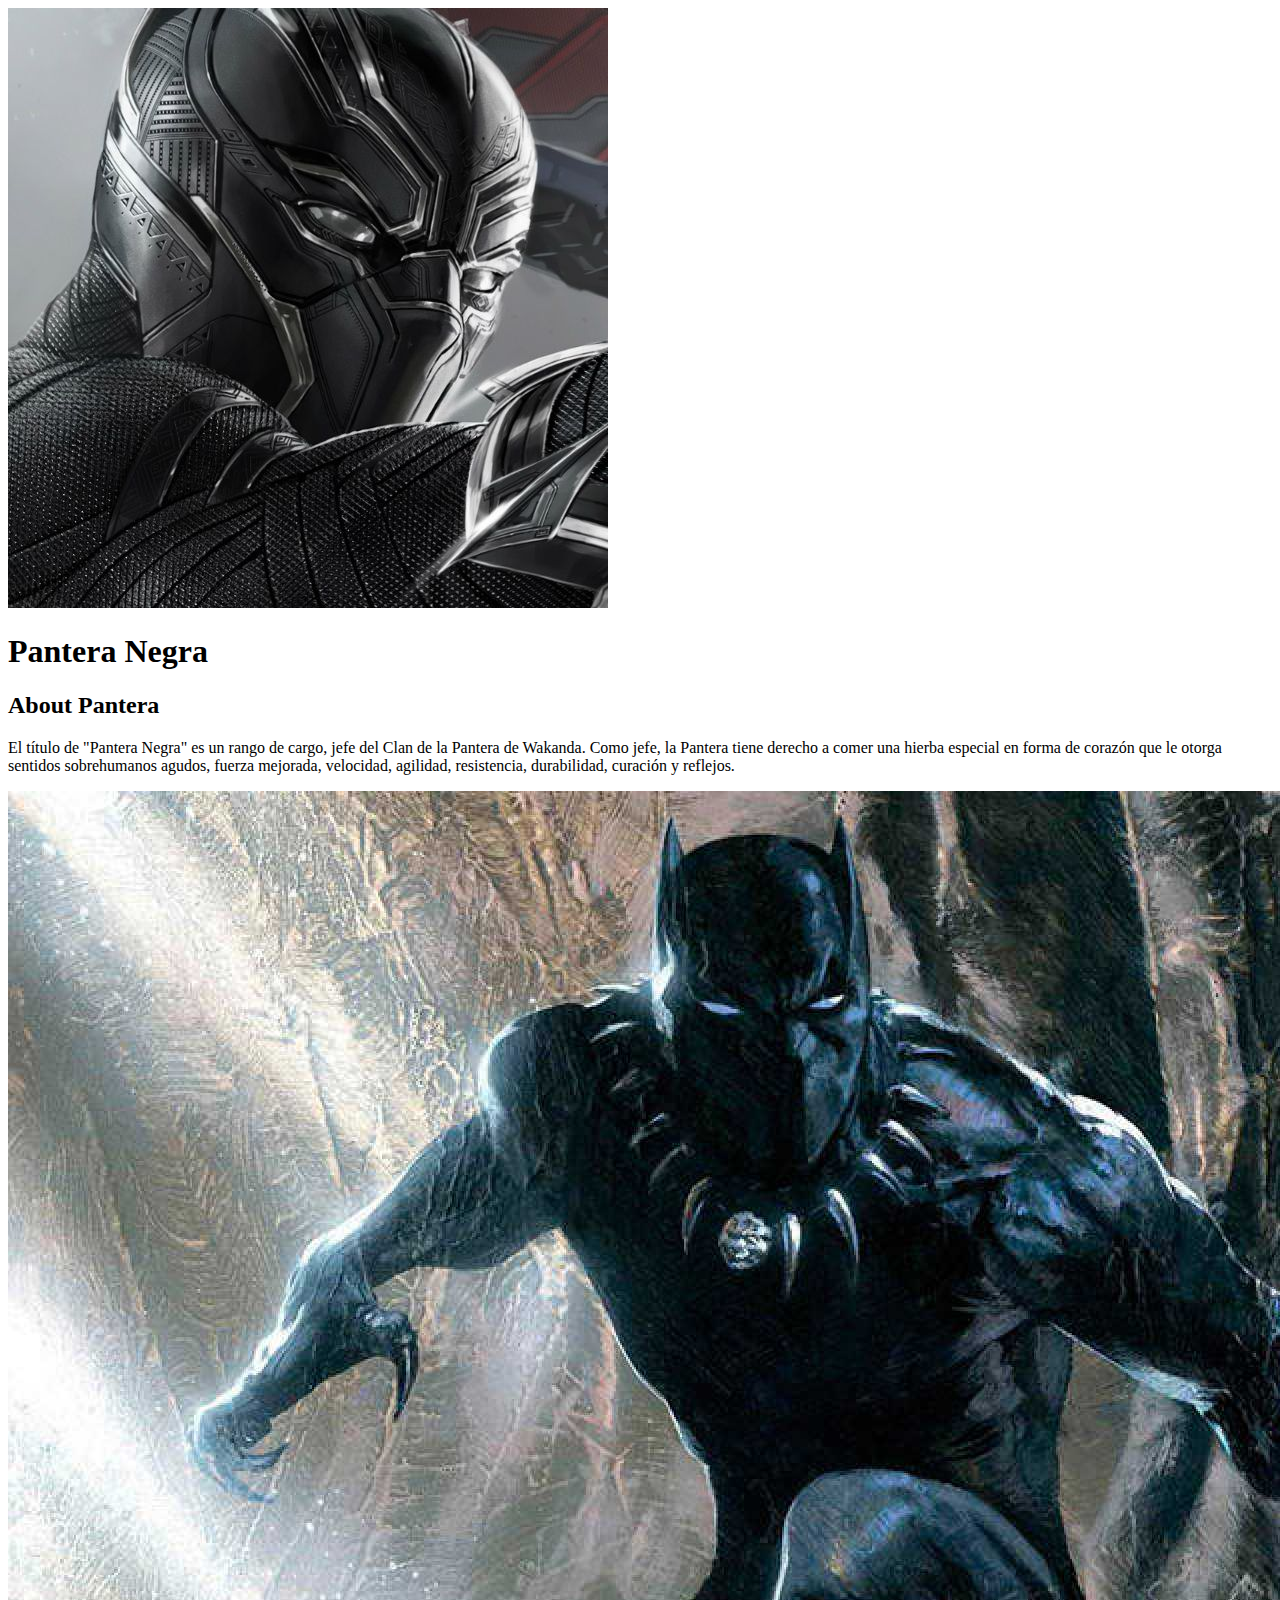
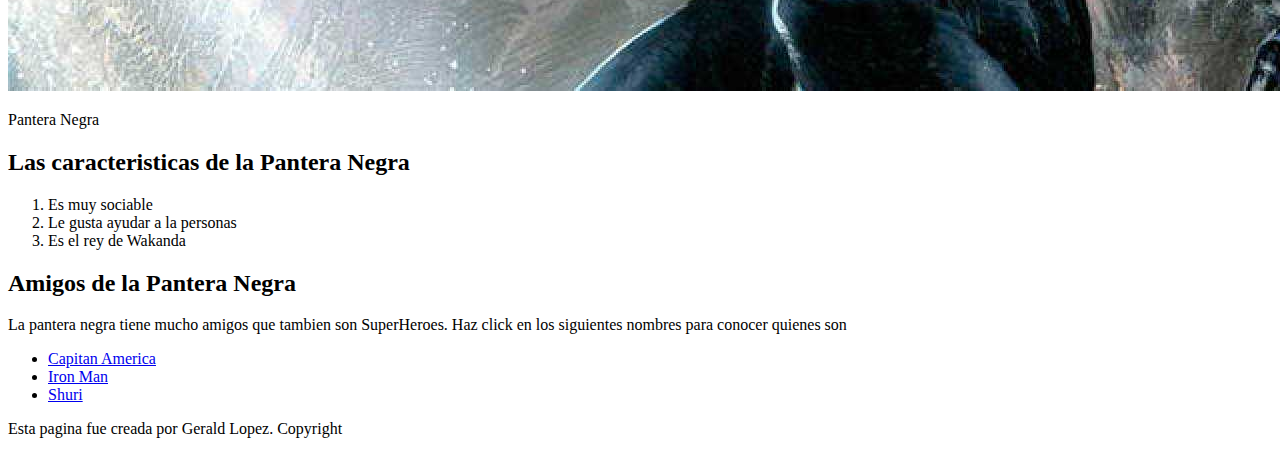
==== index.html @ 33e30fc9 "Added our character's index.htmlfile and a few images" ====
<!DOCTYPE html>
<html lang="en">

<head>
    <meta charset="UTF-8">
    <meta http-equiv="X-UA-Compatible" content="IE=edge">
    <meta name="viewport" content="width=device-width, initial-scale=1.0">
    <title>Pantera Negra</title>
    <link rel="icon" href="img/pantera.jpg">
</head>

<body>
    <!-- Elementos de cabecera -->
    <header>
        <img src="img/pantera.jpg" alt="pantera/jpg">
        <h1>Pantera Negra</h1>
    </header>
    <!-- MAIN ELEMENT -->
    <main>
        <h2>About Pantera</h2>
        <p>El título de "Pantera Negra" es un rango de cargo, jefe del Clan de la Pantera de Wakanda. Como jefe, la
            Pantera tiene derecho a comer una hierba especial en forma de corazón que le otorga sentidos sobrehumanos
            agudos, fuerza mejorada, velocidad, agilidad, resistencia, durabilidad, curación y reflejos.</p>
        <img src="img/pantera2.jpg" alt="">
        <p>Pantera Negra</p>
        <!-- Caracrteristicas -->
        <h2>Las caracteristicas de la Pantera Negra</h2>
        <ol>
            <li>Es muy sociable</li>
            <li>Le gusta ayudar a la personas</li>
            <li>Es el rey de Wakanda</li>
        </ol>
        <!-- Amigos -->
        <h2>Amigos de la Pantera Negra</h2>
        <p>La pantera negra tiene mucho amigos que tambien son SuperHeroes. Haz click en los siguientes nombres para
            conocer quienes son</p>
        <ul>
            <li><a target="_blank" href="https://es.wikipedia.org/wiki/Capit%C3%A1n_Am%C3%A9rica">Capitan America</a></li>
            <li><a target="_blank" href="https://en.wikipedia.org/wiki/Iron_Man">Iron Man</a></li>
            <li><a target="_blank" href="https://es.wikipedia.org/wiki/Shuri_(c%C3%B3mic)">Shuri</a></li>
        </ul>
    </main>
    <!-- Pie de pagin -->
    <footer>
        <p>Esta pagina fue creada por Gerald Lopez. Copyright  </p>
    </footer>
</body>

</html>
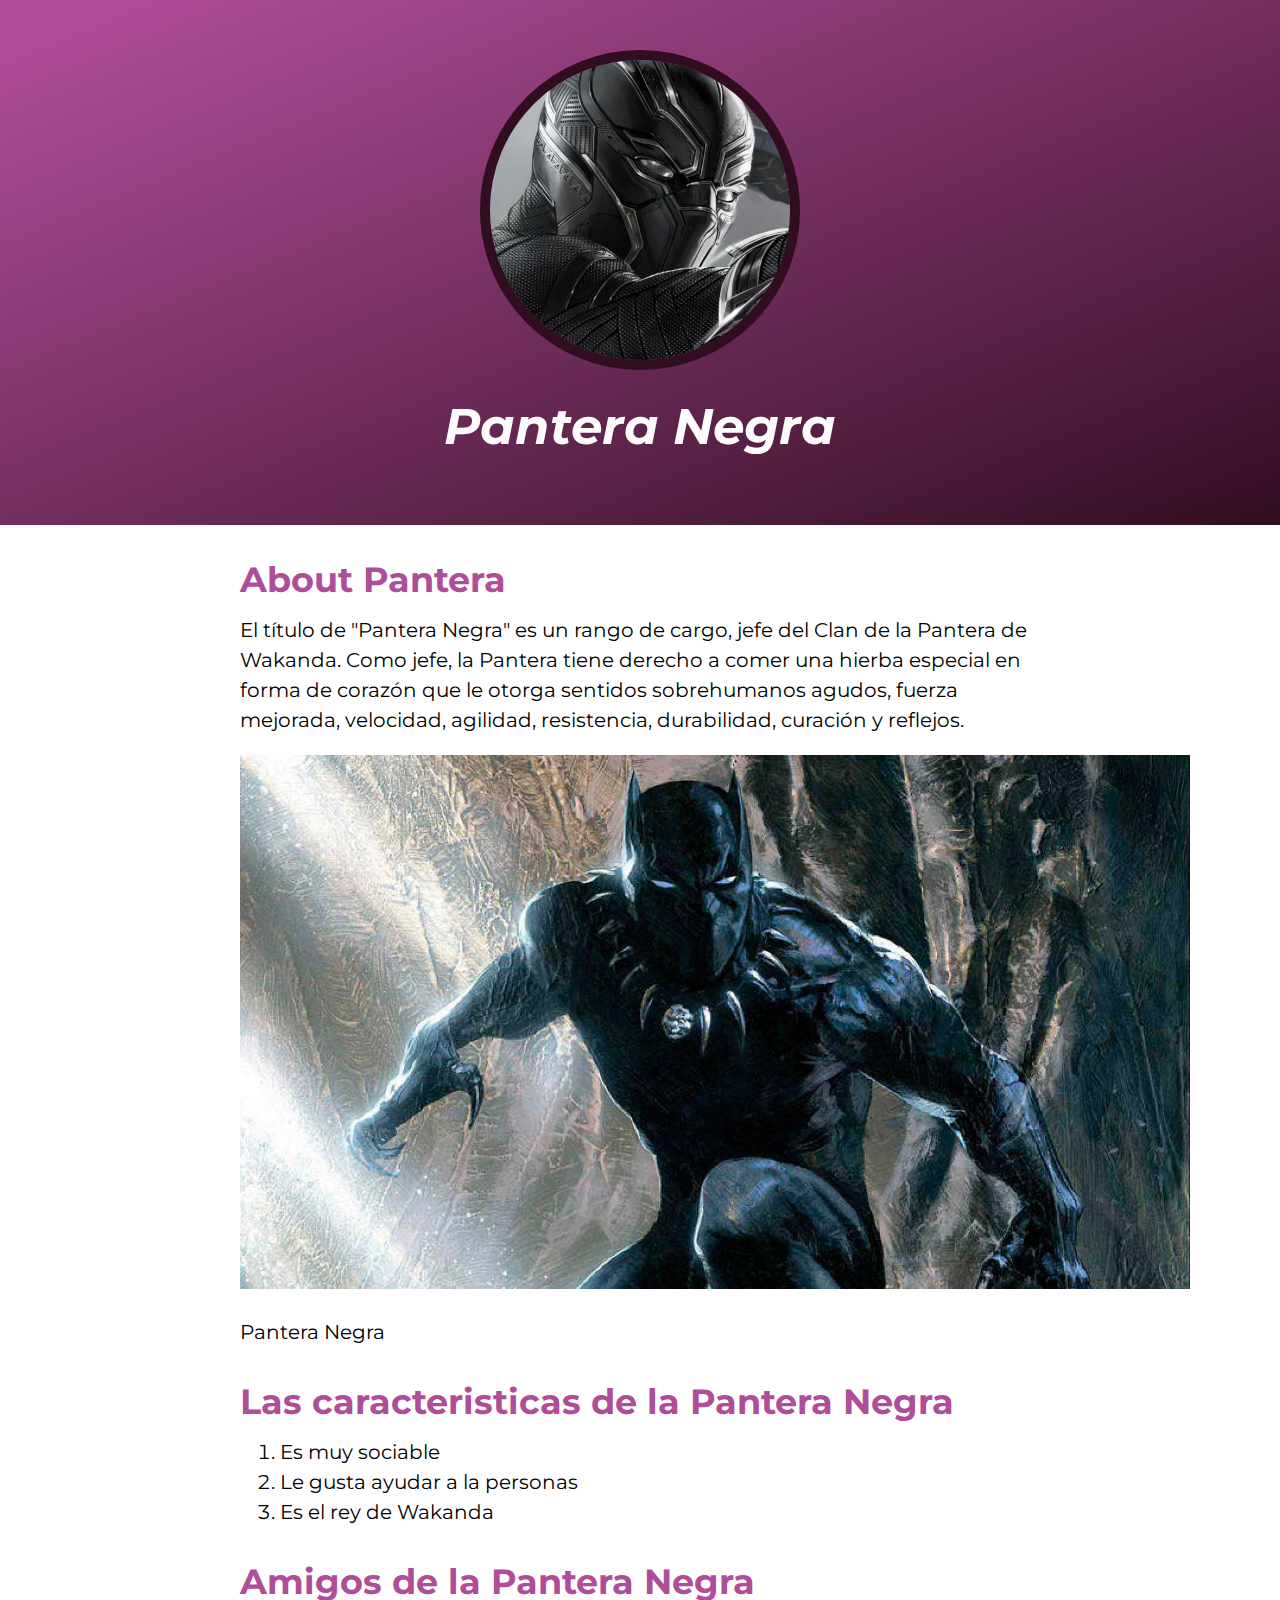
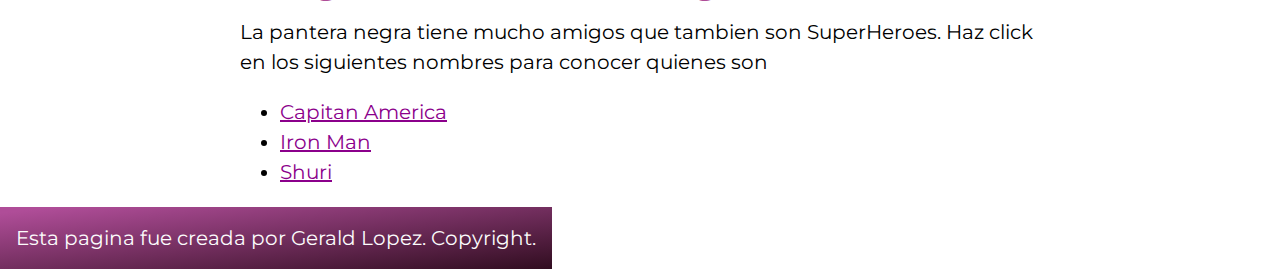
==== commit f9464518: "Wrote the CSS for our character website (and changed some HTML)" ====
--- a/index.html
+++ b/index.html
@@ -1,12 +1,16 @@
 <!DOCTYPE html>
-<html lang="en">
-
-<head>
     <meta charset="UTF-8">
     <meta http-equiv="X-UA-Compatible" content="IE=edge">
     <meta name="viewport" content="width=device-width, initial-scale=1.0">
     <title>Pantera Negra</title>
-    <link rel="icon" href="img/pantera.jpg">
+    <link rel="icon" href="img/logo.png">
+    <link rel="stylesheet" type="text/css" href="css/hero.css">
+    <link rel="preconnect" href="https://fonts.googleapis.com">
+    <link rel="preconnect" href="https://fonts.gstatic.com" crossorigin>
+    <link href="https://fonts.googleapis.com/css2?family=Comfortaa:wght@300&family=Montserrat:wght@400;700&display=swap" rel="stylesheet">
+    <link rel="preconnect" href="https://fonts.googleapis.com">
+    <link rel="preconnect" href="https://fonts.gstatic.com" crossorigin>
+    <link href="https://fonts.googleapis.com/css2?family=Comfortaa:wght@300&display=swap" rel="stylesheet">
 </head>
 
 <body>
@@ -22,7 +26,7 @@
             Pantera tiene derecho a comer una hierba especial en forma de corazón que le otorga sentidos sobrehumanos
             agudos, fuerza mejorada, velocidad, agilidad, resistencia, durabilidad, curación y reflejos.</p>
         <img src="img/pantera2.jpg" alt="">
-        <p>Pantera Negra</p>
+        <p class="caption">Pantera Negra</p>
         <!-- Caracrteristicas -->
         <h2>Las caracteristicas de la Pantera Negra</h2>
         <ol>
@@ -42,7 +46,7 @@
     </main>
     <!-- Pie de pagin -->
     <footer>
-        <p>Esta pagina fue creada por Gerald Lopez. Copyright  </p>
+        <p>Esta pagina fue creada por Gerald Lopez. Copyright.  </p>
     </footer>
 </body>
 
--- a/css/hero.css
+++ b/css/hero.css
@@ -0,0 +1,86 @@
+body {
+    margin: 0;
+    font-family: 'Comfortaa', cursive;
+    font-family: 'Montserrat', sans-serif;
+    font-size: 20px;
+    line-height: 30px;
+}
+
+header {
+
+    /* #333, #333 50%, #eee 75%, #333 75% */
+    background-color: #551257;
+    background: -webkit-linear-gradient(bottom left,#310D20, #AF4D98 95%);
+    background: -o-linear-gradient(bottom left,#310D20, #AF4D98 95%);
+    background: -o-linear-gradient(bottom right,#310D20, #AF4D98 95%);
+    background: linear-gradient(to top right,#310D20, #AF4D98 95%); 
+    background: linear-gradient(to top left,#310D20, #AF4D98 95%);
+    text-align: center;
+    padding-top:50px;
+    padding-bottom: 50px;
+}
+
+h1 h2 {
+    font-family: 'Comfortaa', cursive;
+}
+
+header h1 {
+    color: #FCFCFC ;
+    font-style: italic;
+    font-size: 50px;
+    
+}
+
+header img {
+    border: 10px solid; color: #310D20;
+    border-radius: 170px;
+    width: 300px;
+}
+
+main {
+    max-width: 800px;
+    margin: 0 auto;
+    padding: 0 20px;
+}
+
+main img {
+    max-width: 950px;
+}
+
+h2 {
+    font-size: 35px;
+    color: #AF4D98;
+    margin: 40px 0 10px;
+}
+
+a {
+  color: darkmagenta;  
+}
+
+a:hover {
+    color:  #FCFCFC;
+    background: -webkit-linear-gradient(bottom right,#9c3f71, #AF4D98 95%);
+}
+
+footer {
+    color: #FCFCFC;
+    padding: 1rem;
+    background: -webkit-linear-gradient(bottom left,#310D20, #AF4D98 95%);
+    background: -o-linear-gradient(bottom left,#310D20, #AF4D98 95%);
+    background: -o-linear-gradient(bottom right,#310D20, #AF4D98 95%);
+    background: linear-gradient(to top right,#310D20, #AF4D98 95%); 
+    background: linear-gradient(to top left,#310D20, #AF4D98 95%);
+    text-align: center;
+    float: inline-start;
+    }
+
+footer p {
+    margin: 0;
+}
+
+p .caption {
+    color: #551257;
+    font-style: italic;
+    margin: 0;
+}
+
